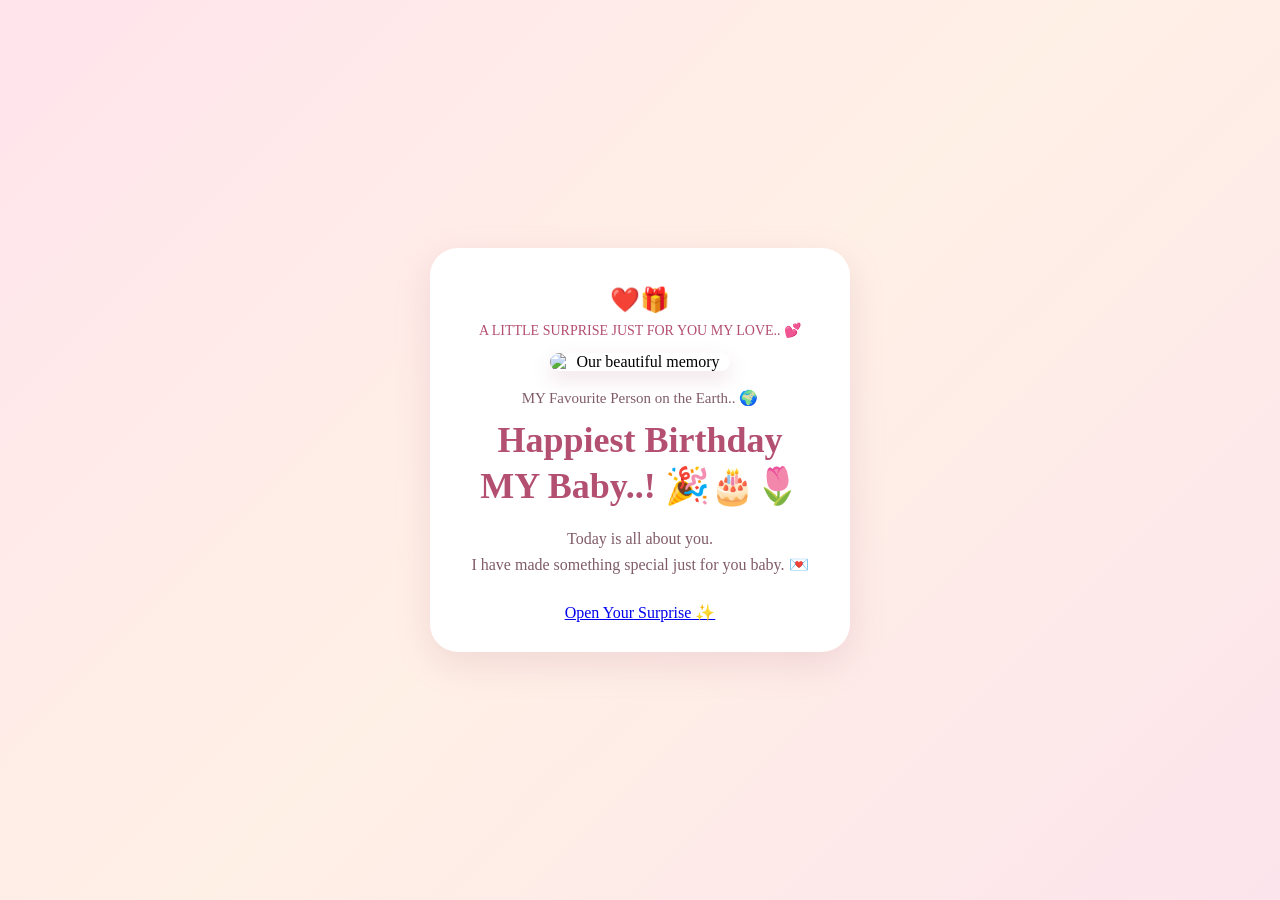
==== index.html @ 30528bc0 "Add files via upload" ====
<!DOCTYPE html>
<html lang="en">
<head>
  <meta charset="UTF-8">
  <meta name="viewport" content="width=device-width, initial-scale=1.0">
  <title>A Little Surprise For You My World</title>
  <link rel="stylesheet" href="style.css">
</head>
<body>

  <div class="birthday-card">
    <div class="decoration"> ❤️🎁</div>

    <p class="small-heading">A LITTLE SURPRISE JUST FOR YOU MY LOVE.. 💕</p>

    <div class="photo-frame"><img src="images/ChatGPT Image Nov 12, 2026, 06_04_08 PM.jpg" alt="Our beautiful memory">
</div>
    <p class="fav-text">MY Favourite Person on the Earth.. 🌍</p>

    <h1>Happiest Birthday<br>MY Baby..! 🎉🎂🌷</h1>

    <p class="birthday-message">
      Today is all about you.<br>
      I have made something special just for you baby. 💌
    </p>

    <!-- This button will open the next page -->
    <a href="page2.html" class="page2-btn">Open Your Surprise ✨</a>
  </div>

</body>
</html>
---- style.css ----
* {
  margin: 0;
  padding: 0;
  box-sizing: border-box;
}

body {
  min-height: 100vh;
  min-height: 100svh;
  display: flex;
  justify-content: center;
  align-items: center;
  padding: 20px 15px;
  background: linear-gradient(135deg, #ffe4ec, #fff0e6, #fce4ec);
  font-family: Georgia, serif;
}

/* Card style */
.birthday-card,
.surprise-card {
  width: 100%;
  max-width: 420px;
  padding: 30px 24px;
  background: #ffffff;
  border-radius: 28px;
  box-shadow: 0 12px 35px rgba(180, 110, 135, 0.18);
  text-align: center;
}

.decoration {
  font-size: 24px;
  margin: 8px 0;
}

.decoration.big {
  font-size: 32px;
  margin-top: 20px;
}

.small-heading {
  font-size: 14px;
  color: #b34f70;
  margin-bottom: 14px;
}

.photo-frame {
  width: 180px;
  max-width: 75%;
  margin: 12px auto 18px;
}

.photo-frame img {
  width: 100%;
  height: auto;
  display: block;
  border-radius: 14px;
  box-shadow: 0 8px 20px rgba(180, 110, 135, 0.2);
}

.fav-text {
  font-size: 15px;
  color: #805c69;
  margin-bottom: 10px;
}

h1 {
  font-size: clamp(28px, 7vw, 36px);
  color: #b34f70;
  line-height: 1.3;
  margin-bottom: 16px;
}

.birthday-message {
  font-size: 16px;
  color: #805c69;
  line-height: 1.6;
  margin-bottom: 26px;
}

/* Button style */
.surprise-btn {
  display: inline-block;
  padding: 14px 30px;
  border-radius: 30px;
  background-color: #d987a1;
  color: white;
  font-size: 16px;
  text-decoration: none;
  transition: all 0.3s ease;
  font-family: Georgia, serif;
}

.surprise-btn:hover {
  background-color: #c46b88;
  transform: scale(1.05);
}

/* Surprise page */
.surprise-card h2 {
  font-size: 28px;
  color: #b34f70;
  margin-bottom: 18px;
}

.surprise-text {
  font-size: 17px;
  color: #6b4555;
  line-height: 1.75;
}

/* Particles */
#particles {
  position: fixed;
  top: 0;
  left: 0;
  width: 100%;
  height: 100%;
  pointer-events: none;
  z-index: 50;
  overflow: hidden;
}

.heart, .confetti {
  position: absolute;
  animation: fall linear forwards;
}

.heart {
  font-size: 18px;
}

.confetti {
  width: 9px;
  height: 9px;
  border-radius: 2px;
}

@keyframes fall {
  to {
    transform: translateY(110vh) rotate(720deg);
    opacity: 0;
  }
}

/* Mobile */
@media (max-width: 480px) {
  .birthday-card,
  .surprise-card {
    padding: 24px 18px;
  }
  .photo-frame {
    width: 160px;
  }
  /* ===== Corner Buttons ===== */
.corner-btn {
  position: fixed;
  bottom: 25px;
  padding: 12px 22px;
  border-radius: 50px;
  text-decoration: none;
  font-size: 15px;
  font-family: Georgia, serif;
  box-shadow: 0 6px 18px rgba(180, 100, 130, 0.25);
  transition: all 0.3s ease;
  z-index: 100;
}

.back-btn {
  left: 20px;
  background: #ffe4ec;
  color: #b33b5c;
}

.next-btn {
  right: 20px;
  background: #d987a1;
  color: white;
}

.corner-btn:hover {
  transform: scale(1.08);
  box-shadow: 0 8px 22px rgba(180, 100, 130, 0.35);
}
.heart {
  position: absolute;
  font-size: 30px;
  cursor: pointer;
  user-select: none;
  animation: fall linear forwards;
  z-index: 10;
  pointer-events: auto;
}

@keyframes fall {
  to {
    transform: translateY(360px) rotate(360deg);
  }
}

.message {
  position: absolute;
  top: 0;
  left: 0;
  width: 100%;
  height: 100%;
  background: #fff5f7;
  padding: 18px 15px;
  font-size: 13.8px;
  color: #5c3d4a;
  line-height: 1.55;
  text-align: left;
  z-index: 1;
  overflow-y: auto;          /* Important for scrolling */
  -webkit-overflow-scrolling: touch;
}
}
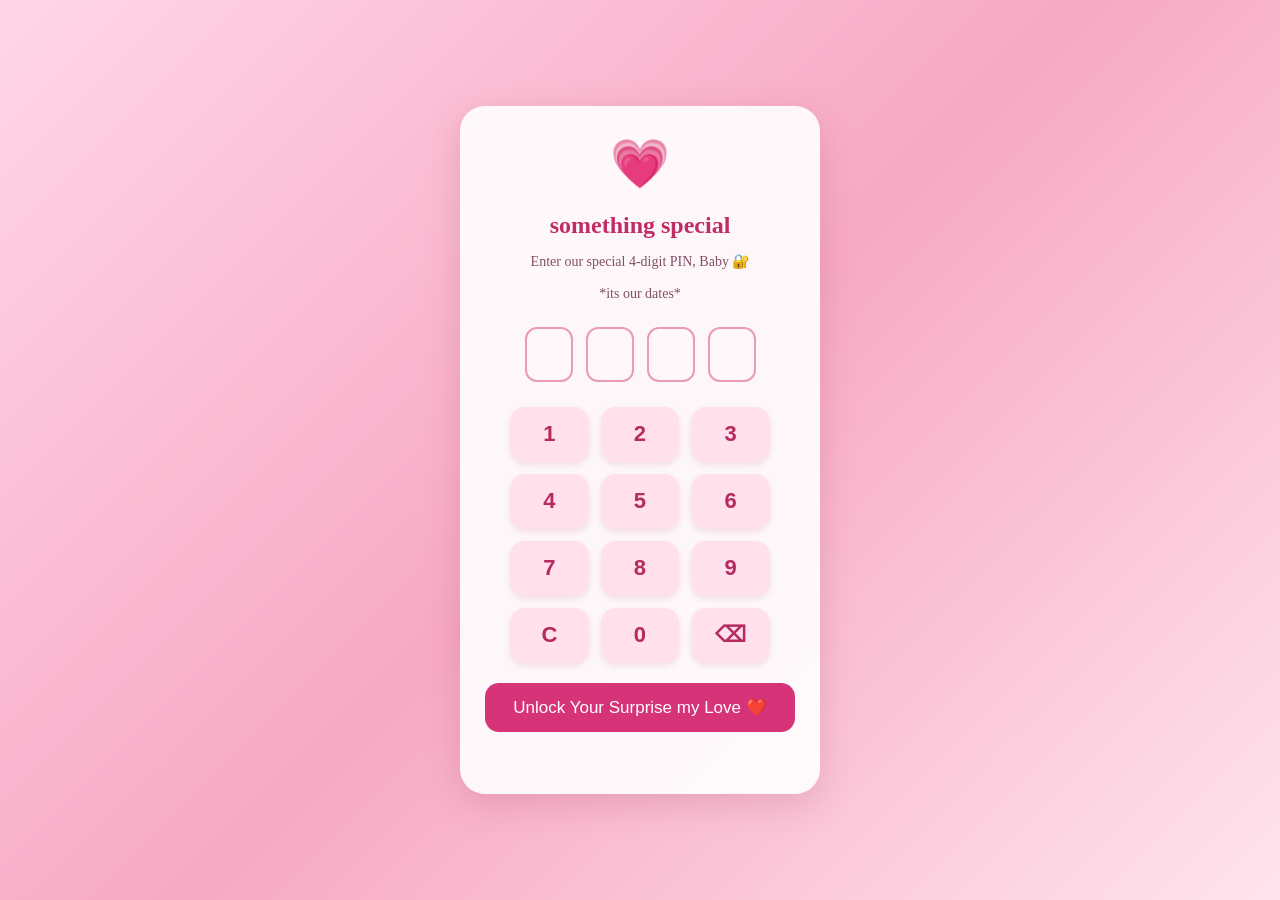
==== commit c6cd55c3: "Update index.html" ====
--- a/index.html
+++ b/index.html
@@ -1,32 +1,204 @@
+
 <!DOCTYPE html>
 <html lang="en">
 <head>
-  <meta charset="UTF-8">
-  <meta name="viewport" content="width=device-width, initial-scale=1.0">
-  <title>A Little Surprise For You My World</title>
-  <link rel="stylesheet" href="style.css">
+<meta charset="UTF-8">
+<meta name="viewport" content="width=device-width, initial-scale=1.0">
+<title>Our Secret PIN ❤️</title>
+
+<style>
+* {
+    box-sizing: border-box;
+}
+
+body {
+    margin: 0;
+    min-height: 100vh;
+    display: flex;
+    justify-content: center;
+    align-items: center;
+    font-family: Georgia, serif;
+    background: linear-gradient(135deg, #ffd6e7, #f7a9c4, #ffe4ed);
+}
+
+.container {
+    width: 90%;
+    max-width: 360px;
+    padding: 30px 25px;
+    text-align: center;
+    background: rgba(255,255,255,0.9);
+    border-radius: 25px;
+    box-shadow: 0 10px 35px rgba(160,50,90,0.2);
+}
+
+.heart {
+    font-size: 48px;
+    animation: beat 1.3s infinite;
+}
+
+h2 {
+    color: #c12c65;
+    margin-bottom: 8px;
+}
+
+p {
+    color: #815066;
+    font-size: 14px;
+}
+
+.pin-boxes {
+    display: flex;
+    justify-content: center;
+    gap: 13px;
+    margin: 25px 0;
+}
+
+.pin {
+    width: 48px;
+    height: 55px;
+    border: 2px solid #e99bb8;
+    border-radius: 12px;
+    font-size: 26px;
+    font-weight: bold;
+    color: #c12c65;
+    display: flex;
+    justify-content: center;
+    align-items: center;
+}
+
+.keypad {
+    display: grid;
+    grid-template-columns: repeat(3, 1fr);
+    gap: 12px;
+    max-width: 260px;
+    margin: auto;
+}
+
+.key {
+    height: 55px;
+    border: none;
+    border-radius: 15px;
+    background: #ffe0eb;
+    color: #b52b60;
+    font-size: 22px;
+    font-weight: bold;
+    cursor: pointer;
+    box-shadow: 0 3px 6px rgba(150,50,90,0.12);
+}
+
+.key:active {
+    transform: scale(0.94);
+    background: #f7b5cd;
+}
+
+.unlock {
+    margin-top: 20px;
+    width: 100%;
+    padding: 14px;
+    border: none;
+    border-radius: 14px;
+    background: #d63378;
+    color: white;
+    font-size: 17px;
+    cursor: pointer;
+}
+
+#error {
+    color: #d00045;
+    min-height: 20px;
+    font-size: 13px;
+    margin-top: 12px;
+}
+
+@keyframes beat {
+    50% { transform: scale(1.18); }
+}
+</style>
 </head>
+
 <body>
 
-  <div class="birthday-card">
-    <div class="decoration"> ❤️🎁</div>
-
-    <p class="small-heading">A LITTLE SURPRISE JUST FOR YOU MY LOVE.. 💕</p>
-
-    <div class="photo-frame"><img src="images/ChatGPT Image Nov 12, 2026, 06_04_08 PM.jpg" alt="Our beautiful memory">
+<div class="container">
+
+    <div class="heart">💗</div>
+
+    <h2>something special</h2>
+
+    <p>Enter our special 4-digit PIN, Baby 🔐<br><br>
+        *its our dates*
+
+    </p>
+
+    <div class="pin-boxes">
+        <div class="pin" id="pin0"></div>
+        <div class="pin" id="pin1"></div>
+        <div class="pin" id="pin2"></div>
+        <div class="pin" id="pin3"></div>
+    </div>
+
+    <div class="keypad">
+        <button class="key" onclick="addNumber('1')">1</button>
+        <button class="key" onclick="addNumber('2')">2</button>
+        <button class="key" onclick="addNumber('3')">3</button>
+        <button class="key" onclick="addNumber('4')">4</button>
+        <button class="key" onclick="addNumber('5')">5</button>
+        <button class="key" onclick="addNumber('6')">6</button>
+        <button class="key" onclick="addNumber('7')">7</button>
+        <button class="key" onclick="addNumber('8')">8</button>
+        <button class="key" onclick="addNumber('9')">9</button>
+        <button class="key" onclick="clearPIN()">C</button>
+        <button class="key" onclick="addNumber('0')">0</button>
+        <button class="key" onclick="deleteNumber()">⌫</button>
+    </div>
+
+    <button class="unlock" onclick="checkPIN()">
+        Unlock Your Surprise my Love ❤️
+    </button>
+
+    <div id="error"></div>
+
 </div>
-    <p class="fav-text">MY Favourite Person on the Earth.. 🌍</p>
-
-    <h1>Happiest Birthday<br>MY Baby..! 🎉🎂🌷</h1>
-
-    <p class="birthday-message">
-      Today is all about you.<br>
-      I have made something special just for you baby. 💌
-    </p>
-
-    <!-- This button will open the next page -->
-    <a href="page2.html" class="page2-btn">Open Your Surprise ✨</a>
-  </div>
+
+<script>
+let enteredPIN = "";
+
+function updatePIN() {
+    for (let i = 0; i < 4; i++) {
+        document.getElementById("pin" + i).textContent =
+            enteredPIN[i] ? "●" : "";
+    }
+}
+
+function addNumber(number) {
+    if (enteredPIN.length < 4) {
+        enteredPIN += number;
+        updatePIN();
+        document.getElementById("error").textContent = "";
+    }
+}
+
+function deleteNumber() {
+    enteredPIN = enteredPIN.slice(0, -1);
+    updatePIN();
+}
+
+function clearPIN() {
+    enteredPIN = "";
+    updatePIN();
+    document.getElementById("error").textContent = "";
+}
+
+function checkPIN() {
+    if (enteredPIN === "2023") {
+        window.location.href = "index.html";
+    } else {
+        document.getElementById("error").textContent =
+            "Wrong PIN! Try again, Baby ❤️";
+        enteredPIN = "";
+        updatePIN();
+    }
+}
+</script>
 
 </body>
-</html>+</html>
